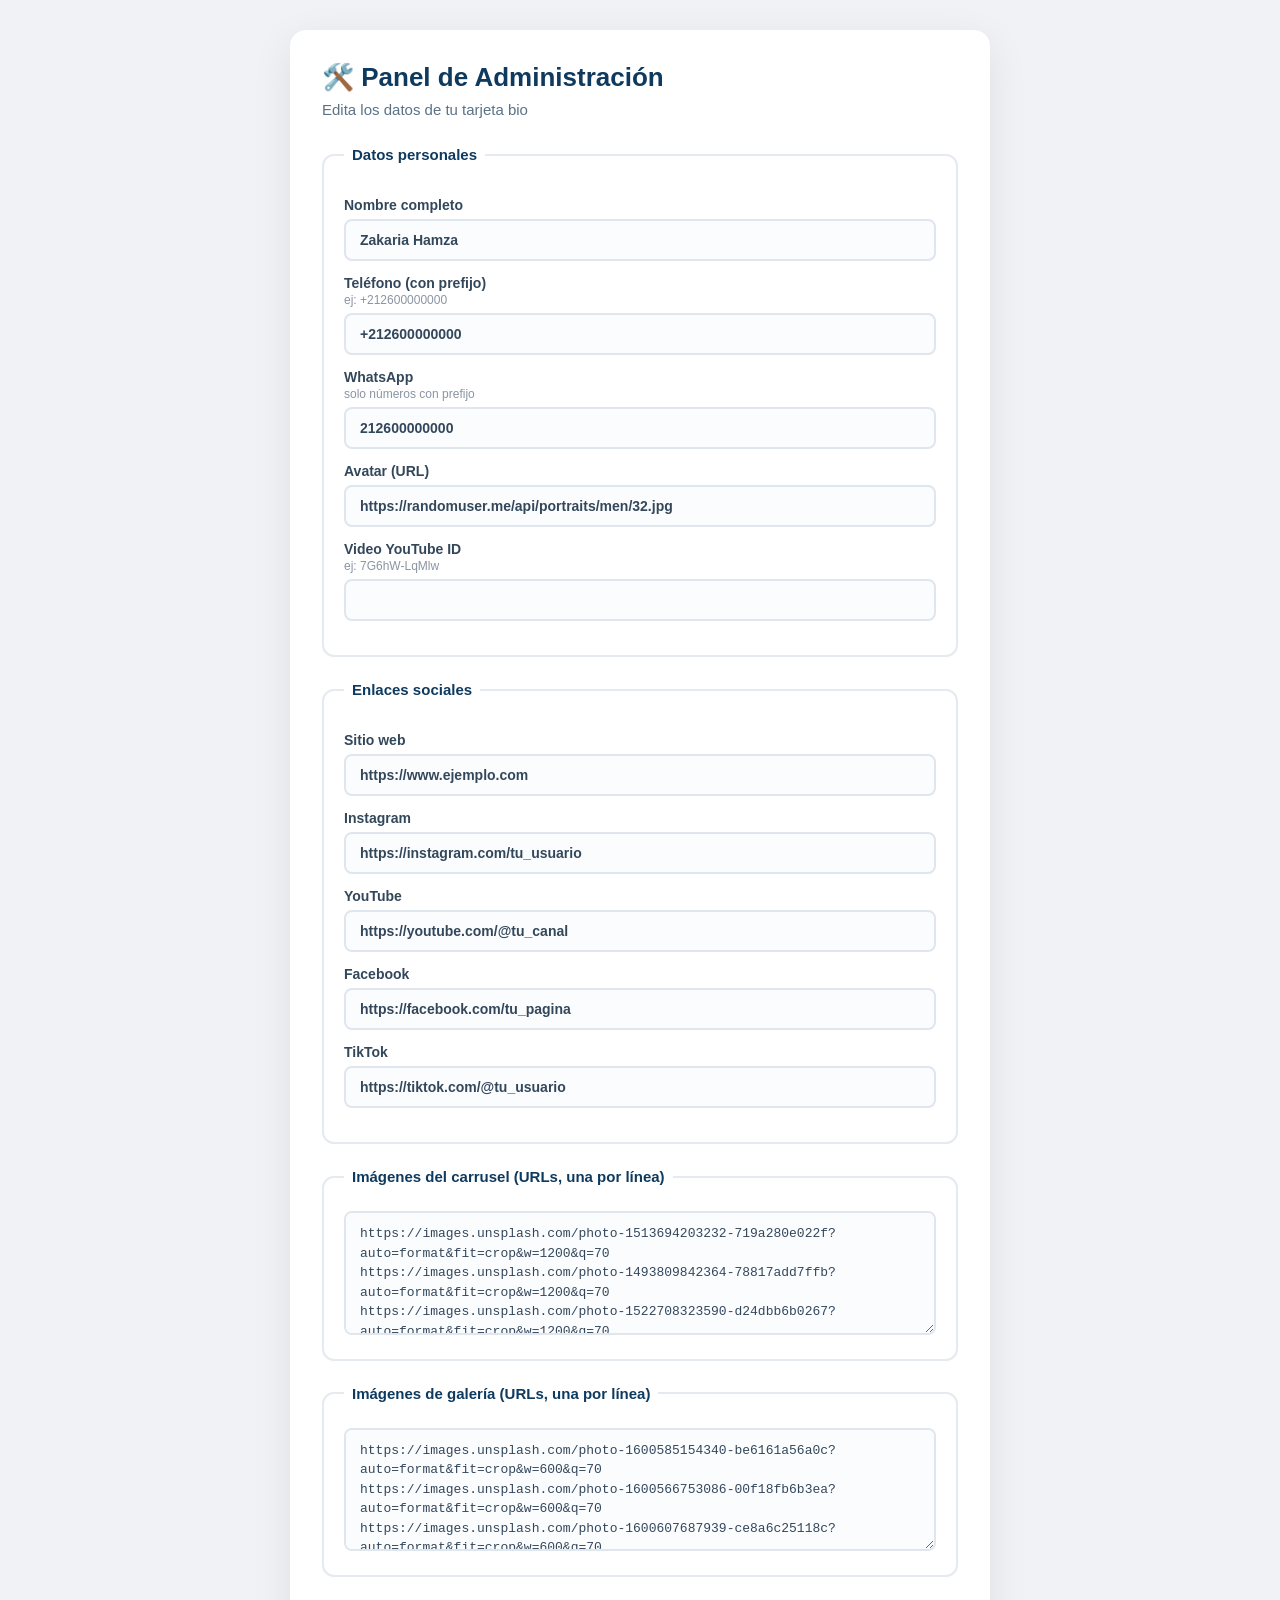
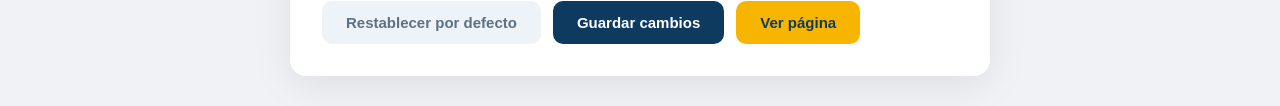
==== admin.html @ b457bdb8 "Add files via upload" ====
<!DOCTYPE html>
<html lang="es">
<head>
<meta charset="UTF-8">
<meta name="viewport" content="width=device-width, initial-scale=1.0">
<title>Panel de Administración</title>
<link rel="stylesheet" href="admin.css">
</head>
<body>
<div class="admin-container">
  <h1>🛠️ Panel de Administración</h1>
  <p class="subtitle">Edita los datos de tu tarjeta bio</p>

  <form id="adminForm">
    <fieldset>
      <legend>Datos personales</legend>
      <label>Nombre completo<input type="text" id="f_name" required></label>
      <label>Teléfono (con prefijo) <small>ej: +212600000000</small><input type="tel" id="f_phone" required></label>
      <label>WhatsApp <small>solo números con prefijo</small><input type="text" id="f_whatsapp" required></label>
      <label>Avatar (URL)<input type="url" id="f_avatar" placeholder="https://..."></label>
      <label>Video YouTube ID <small>ej: 7G6hW-LqMlw</small><input type="text" id="f_videoId"></label>
    </fieldset>

    <fieldset>
      <legend>Enlaces sociales</legend>
      <label>Sitio web<input type="url" id="f_web"></label>
      <label>Instagram<input type="url" id="f_ig"></label>
      <label>YouTube<input type="url" id="f_yt"></label>
      <label>Facebook<input type="url" id="f_fb"></label>
      <label>TikTok<input type="url" id="f_tt"></label>
    </fieldset>

    <fieldset>
      <legend>Imágenes del carrusel (URLs, una por línea)</legend>
      <textarea id="f_images" rows="5" placeholder="https://...&#10;https://..."></textarea>
    </fieldset>

    <fieldset>
      <legend>Imágenes de galería (URLs, una por línea)</legend>
      <textarea id="f_gallery" rows="5" placeholder="https://...&#10;https://..."></textarea>
    </fieldset>

    <div class="actions">
      <button type="button" class="btn-secondary" id="btnReset">Restablecer por defecto</button>
      <button type="submit" class="btn-primary">Guardar cambios</button>
      <a href="index.html" class="btn-preview">Ver página</a>
    </div>
  </form>

  <div class="toast" id="toast"></div>
</div>
<script src="admin.js"></script>
</body>
</html>
---- admin.css ----
*{margin:0;padding:0;box-sizing:border-box}
body{font-family:-apple-system,BlinkMacSystemFont,"Segoe UI",Roboto,sans-serif;background:#f0f2f5;color:#33475b;padding:30px 16px;min-height:100vh}
.admin-container{max-width:700px;margin:0 auto;background:#fff;border-radius:16px;padding:32px;box-shadow:0 10px 40px rgba(0,0,0,.08)}
h1{color:#0e3a5f;font-size:26px;margin-bottom:8px}
.subtitle{color:#5b7186;margin-bottom:28px;font-size:15px}
fieldset{border:2px solid #e5e9f0;border-radius:12px;padding:20px;margin-bottom:24px}
legend{color:#0e3a5f;font-weight:700;padding:0 8px;font-size:15px}
label{display:block;margin:14px 0;font-size:14px;color:#33475b;font-weight:600}
label small{display:block;font-size:12px;color:#8a94a3;font-weight:400;margin-top:2px}
input,textarea{width:100%;border:2px solid #dfe6ee;border-radius:8px;padding:11px 14px;font:inherit;color:#33475b;background:#fbfcfe;margin-top:6px;transition:.2s}
input:focus,textarea:focus{outline:none;border-color:#0e3a5f;background:#fff}
textarea{resize:vertical;font-family:monospace;font-size:13px;line-height:1.5}
.actions{display:flex;gap:12px;flex-wrap:wrap;margin-top:8px}
button,.btn-preview{padding:13px 24px;border-radius:10px;font-weight:700;font-size:15px;border:none;cursor:pointer;transition:.2s;text-decoration:none;display:inline-block;text-align:center}
.btn-primary{background:#0e3a5f;color:#fff}
.btn-primary:hover{background:#0a2c48}
.btn-secondary{background:#eef3f8;color:#5b7186}
.btn-secondary:hover{background:#e2eaf2}
.btn-preview{background:#f7b500;color:#0e3a5f}
.btn-preview:hover{background:#ffc93c}
.toast{position:fixed;bottom:24px;right:24px;background:#10b981;color:#fff;padding:14px 24px;border-radius:10px;font-weight:600;opacity:0;pointer-events:none;transition:.3s;box-shadow:0 8px 24px rgba(16,185,129,.3)}
.toast.show{opacity:1}
@media(max-width:600px){.admin-container{padding:20px}.actions{flex-direction:column}.actions button,.actions a{width:100%}}
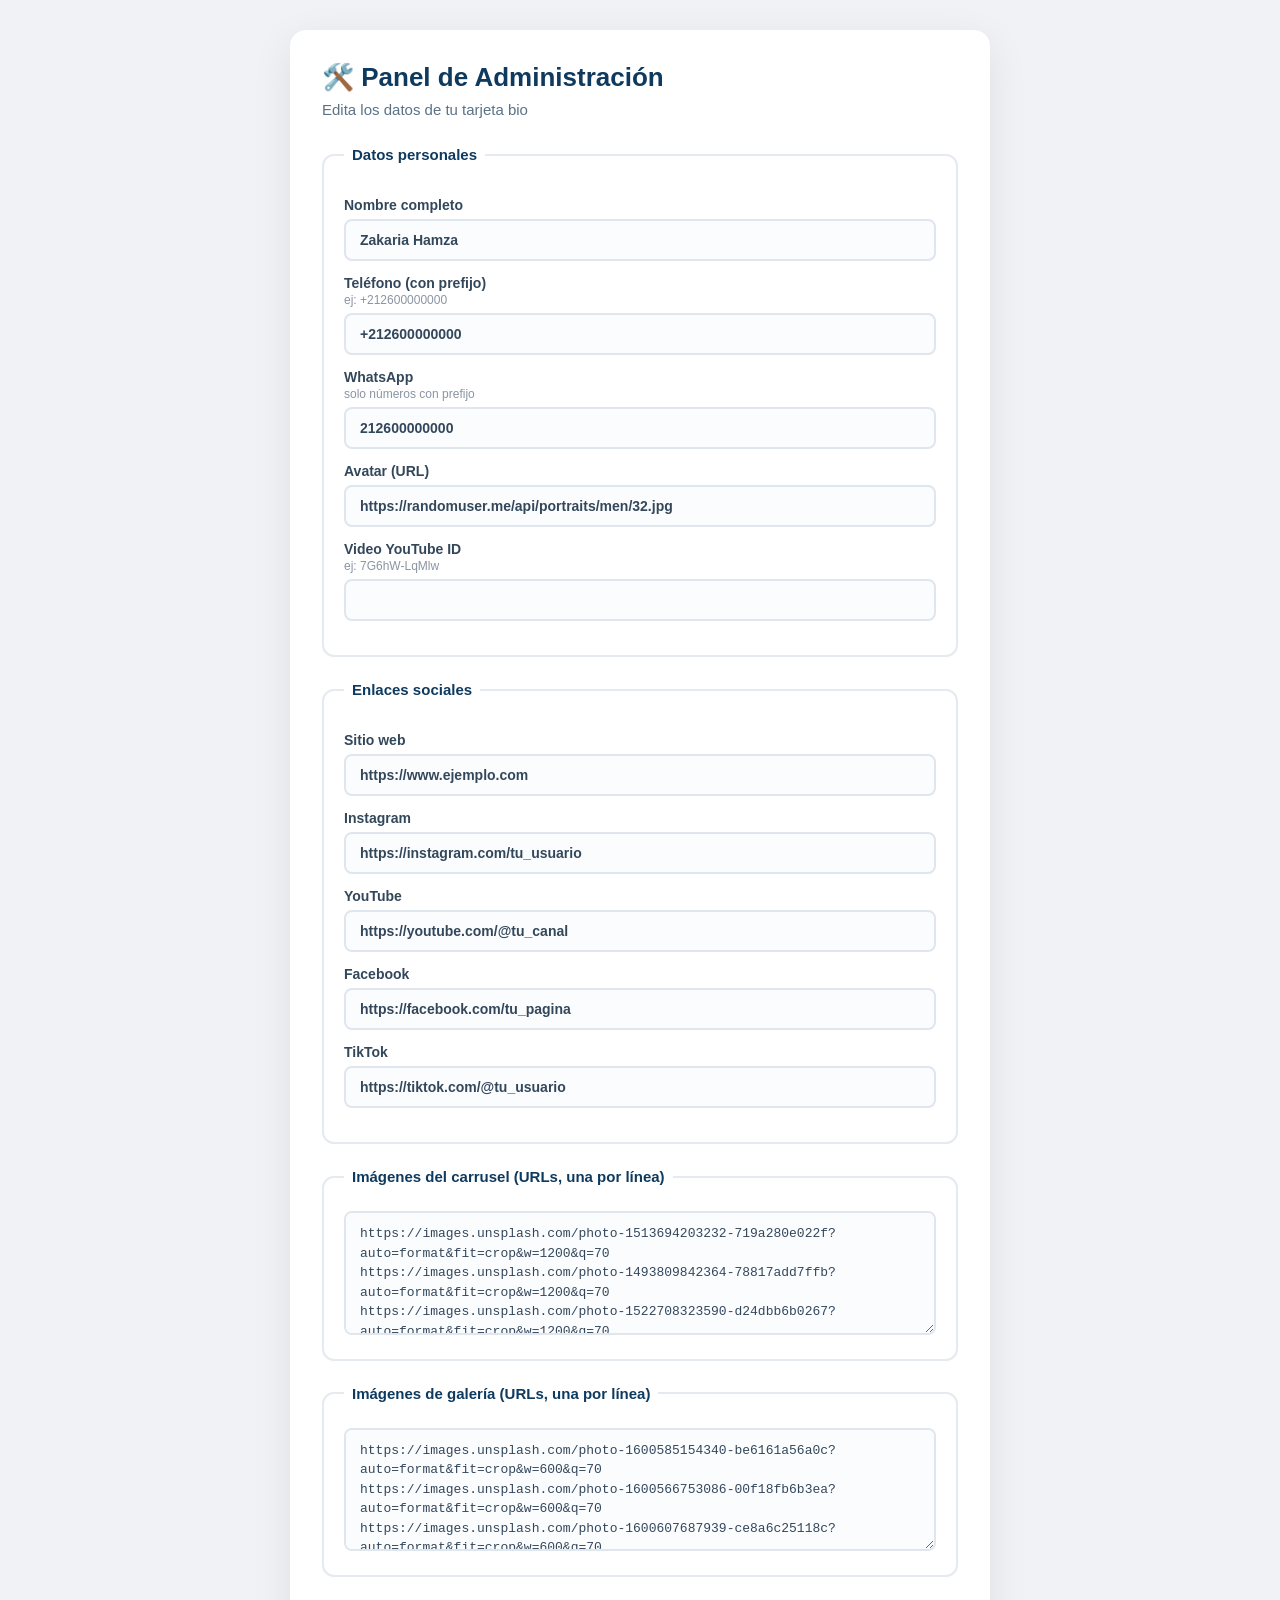
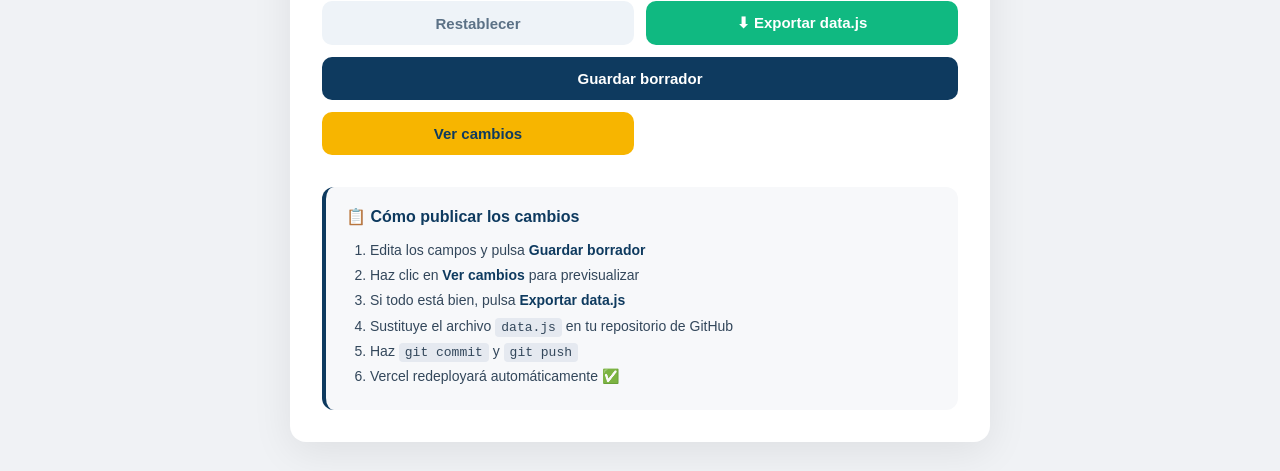
==== commit ed02ea45: "Add files via upload" ====
--- a/admin.html
+++ b/admin.html
@@ -41,14 +41,28 @@
     </fieldset>
 
     <div class="actions">
-      <button type="button" class="btn-secondary" id="btnReset">Restablecer por defecto</button>
-      <button type="submit" class="btn-primary">Guardar cambios</button>
-      <a href="index.html" class="btn-preview">Ver página</a>
+      <button type="button" class="btn-secondary" id="btnReset">Restablecer</button>
+      <button type="button" class="btn-export" id="btnExport">⬇ Exportar data.js</button>
+      <button type="submit" class="btn-primary">Guardar borrador</button>
+      <a href="index.html?preview=1" class="btn-preview">Ver cambios</a>
     </div>
   </form>
 
+  <div class="instructions">
+    <h3>📋 Cómo publicar los cambios</h3>
+    <ol>
+      <li>Edita los campos y pulsa <strong>Guardar borrador</strong></li>
+      <li>Haz clic en <strong>Ver cambios</strong> para previsualizar</li>
+      <li>Si todo está bien, pulsa <strong>Exportar data.js</strong></li>
+      <li>Sustituye el archivo <code>data.js</code> en tu repositorio de GitHub</li>
+      <li>Haz <code>git commit</code> y <code>git push</code></li>
+      <li>Vercel redeployará automáticamente ✅</li>
+    </ol>
+  </div>
+
   <div class="toast" id="toast"></div>
 </div>
+<script src="data.js"></script>
 <script src="admin.js"></script>
 </body>
 </html>
--- a/admin.css
+++ b/admin.css
@@ -10,14 +10,21 @@
 input,textarea{width:100%;border:2px solid #dfe6ee;border-radius:8px;padding:11px 14px;font:inherit;color:#33475b;background:#fbfcfe;margin-top:6px;transition:.2s}
 input:focus,textarea:focus{outline:none;border-color:#0e3a5f;background:#fff}
 textarea{resize:vertical;font-family:monospace;font-size:13px;line-height:1.5}
-.actions{display:flex;gap:12px;flex-wrap:wrap;margin-top:8px}
+.actions{display:grid;grid-template-columns:repeat(2,1fr);gap:12px;margin-top:8px}
 button,.btn-preview{padding:13px 24px;border-radius:10px;font-weight:700;font-size:15px;border:none;cursor:pointer;transition:.2s;text-decoration:none;display:inline-block;text-align:center}
-.btn-primary{background:#0e3a5f;color:#fff}
+.btn-primary{background:#0e3a5f;color:#fff;grid-column:span 2}
 .btn-primary:hover{background:#0a2c48}
 .btn-secondary{background:#eef3f8;color:#5b7186}
 .btn-secondary:hover{background:#e2eaf2}
+.btn-export{background:#10b981;color:#fff}
+.btn-export:hover{background:#0da473}
 .btn-preview{background:#f7b500;color:#0e3a5f}
 .btn-preview:hover{background:#ffc93c}
+.instructions{margin-top:32px;padding:20px;background:#f7f8fa;border-radius:12px;border-left:4px solid #0e3a5f}
+.instructions h3{color:#0e3a5f;font-size:16px;margin-bottom:12px}
+.instructions ol{padding-left:24px;font-size:14px;line-height:1.8;color:#33475b}
+.instructions strong{color:#0e3a5f}
+.instructions code{background:#e5e9f0;padding:2px 6px;border-radius:4px;font-family:monospace;font-size:13px}
 .toast{position:fixed;bottom:24px;right:24px;background:#10b981;color:#fff;padding:14px 24px;border-radius:10px;font-weight:600;opacity:0;pointer-events:none;transition:.3s;box-shadow:0 8px 24px rgba(16,185,129,.3)}
 .toast.show{opacity:1}
-@media(max-width:600px){.admin-container{padding:20px}.actions{flex-direction:column}.actions button,.actions a{width:100%}}+@media(max-width:600px){.admin-container{padding:20px}.actions{grid-template-columns:1fr}.actions button,.actions a{width:100%}}
